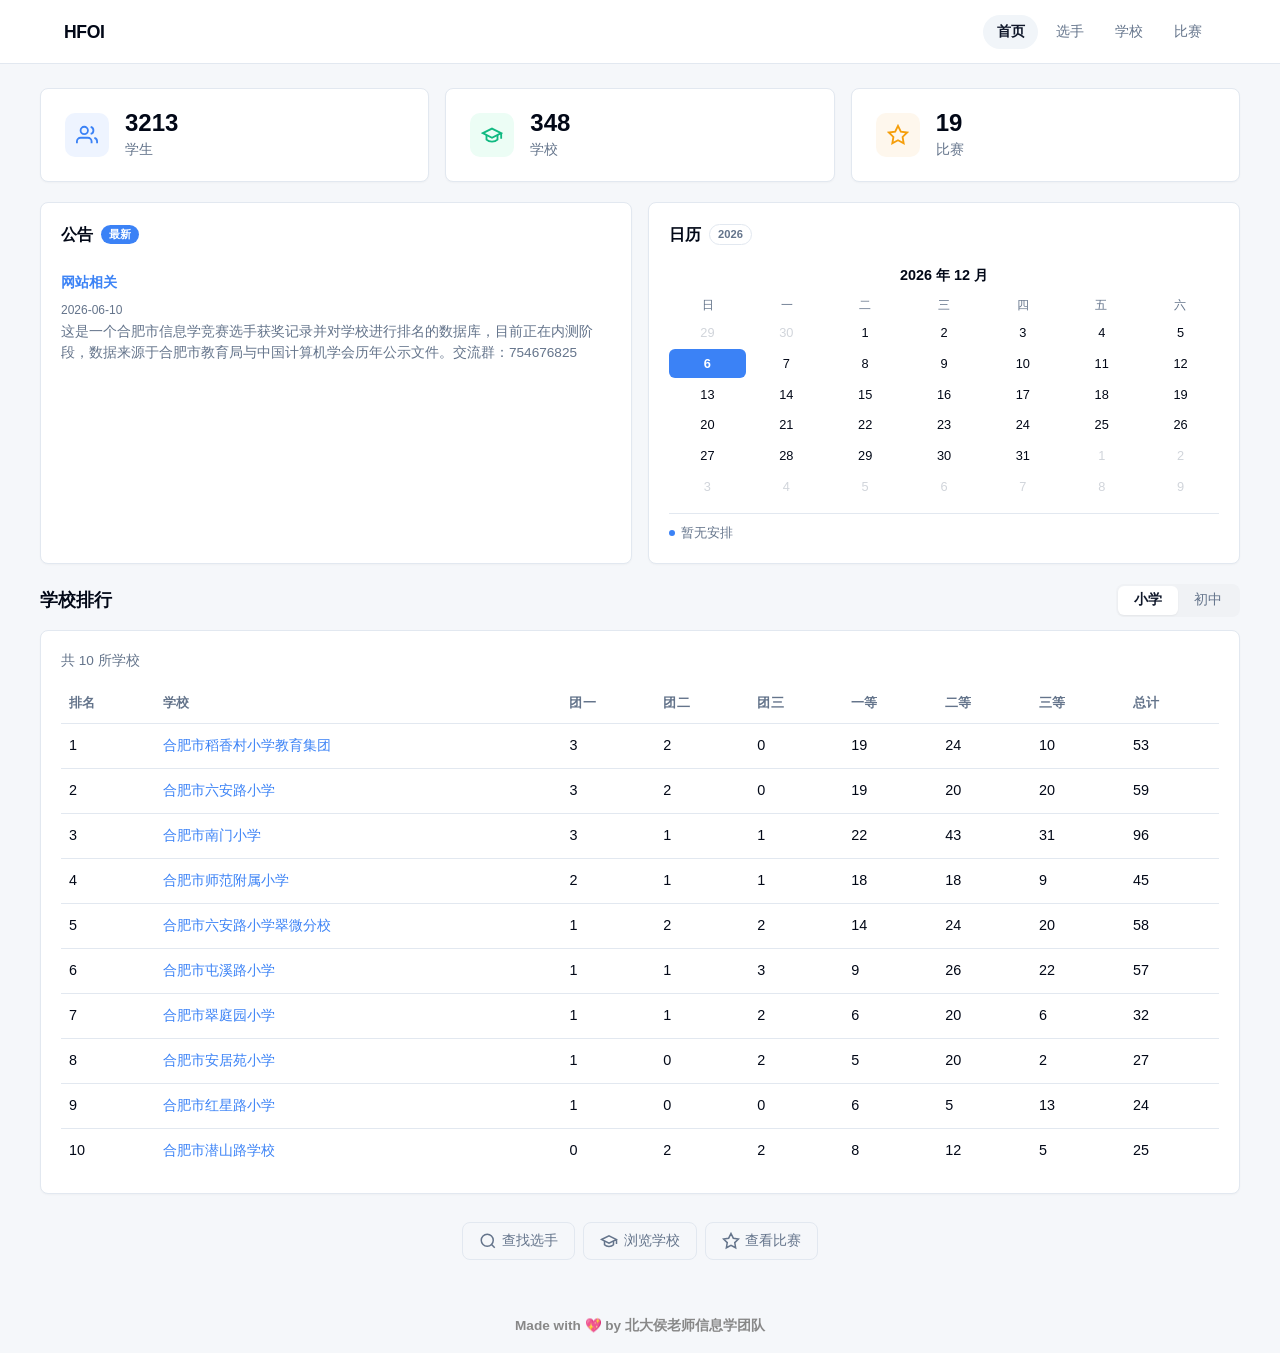
==== index.html @ 0a4fe2b0 "up" ====
﻿<!doctype html>
<html lang="zh-CN">
  <head>
    <meta charset="UTF-8" />
    <meta name="viewport" content="width=device-width, initial-scale=1.0" />
    <title>HFOIERDB | 合肥市信息学竞赛成绩查询</title>
    <link rel="stylesheet" href="./styles.css" />
  </head>
  <body data-page="home">
    <header class="site-header">
      <div class="container nav-wrap">
        <a class="brand" href="./index.html">HFOI</a>
        <nav class="nav">
          <a data-nav="home" href="./index.html">首页</a>
          <a data-nav="players" href="./hfoi-players.html">选手</a>
          <a data-nav="schools" href="./hfoi-schools.html">学校</a>
          <a data-nav="contests" href="./hfoi-contests.html">比赛</a>
        </nav>
      </div>
    </header>
    <main class="container page">
      <section class="stats-grid" id="statsSection">
        <a class="stat-card" href="./hfoi-players.html">
          <div class="stat-icon stat-icon-blue"><svg width="22" height="22" viewBox="0 0 24 24" fill="none" stroke="currentColor" stroke-width="2"><path d="M17 21v-2a4 4 0 0 0-4-4H5a4 4 0 0 0-4 4v2"/><circle cx="9" cy="7" r="4"/><path d="M23 21v-2a4 4 0 0 0-3-3.87"/><path d="M16 3.13a4 4 0 0 1 0 7.75"/></svg></div>
          <div class="stat-info"><span class="stat-value" id="statStudents">-</span><span class="stat-label">学生</span></div>
        </a>
        <a class="stat-card" href="./hfoi-schools.html">
          <div class="stat-icon stat-icon-green"><svg width="22" height="22" viewBox="0 0 24 24" fill="none" stroke="currentColor" stroke-width="2"><path d="M22 10v6M2 10l10-5 10 5-10 5z"/><path d="M6 12v5c3 3 9 3 12 0v-5"/></svg></div>
          <div class="stat-info"><span class="stat-value" id="statSchools">-</span><span class="stat-label">学校</span></div>
        </a>
        <a class="stat-card" href="./hfoi-contests.html">
          <div class="stat-icon stat-icon-orange"><svg width="22" height="22" viewBox="0 0 24 24" fill="none" stroke="currentColor" stroke-width="2"><polygon points="12 2 15.09 8.26 22 9.27 17 14.14 18.18 21.02 12 17.77 5.82 21.02 7 14.14 2 9.27 8.91 8.26 12 2"/></svg></div>
          <div class="stat-info"><span class="stat-value" id="statContests">-</span><span class="stat-label">比赛</span></div>
        </a>
      </section>
      <section class="row-split">
        <div class="split-card">
          <div class="split-card-header"><h2>公告</h2><span class="badge">最新</span></div>
          <div class="notice-list" id="noticeList"><p class="notice-empty">暂无公告</p></div>
        </div>
        <div class="split-card">
          <div class="split-card-header"><h2>日历</h2><span class="badge badge-outline">2026</span></div>
          <div class="calendar-placeholder" id="calendarSection">
            <div class="calendar-month-header"><span class="calendar-month-label">2026 年 6 月</span></div>
            <div class="calendar-weekdays"><span>日</span><span>一</span><span>二</span><span>三</span><span>四</span><span>五</span><span>六</span></div>
            <div class="calendar-days" id="calendarDays"></div>
            <div class="calendar-events"><div class="calendar-event"><span class="event-dot"></span><span>暂无安排</span></div></div>
          </div>
        </div>
      </section>
      <section class="rank-section">
        <div class="rank-header"><h2>学校排行</h2><div class="tab-group" id="schoolTabGroup"><button class="tab-btn active" data-level="primary">小学</button><button class="tab-btn" data-level="middle">初中</button></div></div>
        <div class="panel">
          <div class="summary" id="homeSummary">加载中...</div>
          <div class="table-wrap">
            <table>
              <thead><tr><th>排名</th><th>学校</th><th>团一</th><th>团二</th><th>团三</th><th>一等</th><th>二等</th><th>三等</th><th>总计</th></tr></thead>
              <tbody id="homeSchoolRankBody"></tbody>
            </table>
          </div>
        </div>
      </section>
      <section class="quick-links">
        <a class="quick-link" href="./hfoi-players.html"><svg width="18" height="18" viewBox="0 0 24 24" fill="none" stroke="currentColor" stroke-width="2"><circle cx="11" cy="11" r="8"/><path d="m21 21-4.3-4.3"/></svg>查找选手</a>
        <a class="quick-link" href="./hfoi-schools.html"><svg width="18" height="18" viewBox="0 0 24 24" fill="none" stroke="currentColor" stroke-width="2"><path d="M22 10v6M2 10l10-5 10 5-10 5z"/><path d="M6 12v5c3 3 9 3 12 0v-5"/></svg>浏览学校</a>
        <a class="quick-link" href="./hfoi-contests.html"><svg width="18" height="18" viewBox="0 0 24 24" fill="none" stroke="currentColor" stroke-width="2"><polygon points="12 2 15.09 8.26 22 9.27 17 14.14 18.18 21.02 12 17.77 5.82 21.02 7 14.14 2 9.27 8.91 8.26 12 2"/></svg>查看比赛</a>
      </section>
    </main>
    <footer class="container footer"><small>Made with 💖 by 北大侯老师信息学团队</small></footer>
    <script src="./site.js?v=20260618j" defer></script>
  </body>
</html>
---- styles.css ----
﻿:root {
  --background: 0 0% 100%;
  --foreground: 222.2 84% 4.9%;
  --card: 0 0% 100%;
  --card-foreground: 222.2 84% 4.9%;
  --primary: 222.2 47.4% 11.2%;
  --primary-foreground: 210 40% 98%;
  --muted: 210 40% 96.1%;
  --muted-foreground: 215.4 16.3% 46.9%;
  --accent: 210 40% 96.1%;
  --accent-foreground: 222.2 47.4% 11.2%;
  --border: 214.3 31.8% 91.4%;
  --ring: 222.2 84% 4.9%;
  --link: 217 91% 60%;
  --radius: 0.5rem;
  --header-height: 64px;
}

* {
  box-sizing: border-box;
}

html {
  -webkit-text-size-adjust: 100%;
  font-feature-settings: normal;
  font-variation-settings: normal;
}

body {
  margin: 0;
  font-family: "Segoe UI", "PingFang SC", "Microsoft YaHei", "Noto Sans SC", sans-serif;
  color: hsl(var(--foreground));
  background-color: #f5f7fa;
  line-height: 1.5;
  -webkit-font-smoothing: antialiased;
}

a {
  color: inherit;
  text-decoration: none;
}

h1, h2, h3 { margin: 0; }
p { margin: 0; }

.container {
  width: 100%;
  max-width: 1200px;
  margin: 0 auto;
  padding: 0 1.5rem;
}

/* ===== Header ===== */
.site-header {
  position: sticky;
  top: 0;
  background: hsla(0, 0%, 100%, 0.92);
  backdrop-filter: blur(8px);
  -webkit-backdrop-filter: blur(8px);
  border-bottom: 1px solid hsl(var(--border));
  z-index: 100;
  height: var(--header-height);
}

.nav-wrap {
  height: var(--header-height);
  display: flex;
  align-items: center;
  justify-content: space-between;
  gap: 1rem;
}

.brand {
  font-size: 1.1rem;
  font-weight: 700;
  color: hsl(var(--foreground));
  letter-spacing: -0.02em;
}

.nav {
  display: flex;
  gap: 0.25rem;
}

.nav a {
  padding: 0.4rem 0.85rem;
  border-radius: 9999px;
  font-size: 0.9rem;
  font-weight: 500;
  color: hsl(var(--muted-foreground));
  transition: all 0.15s ease;
}

.nav a:hover {
  background: hsl(var(--accent));
  color: hsl(var(--accent-foreground));
}

.nav a.active {
  background: hsl(var(--accent));
  color: hsl(var(--primary));
  font-weight: 600;
}

/* ===== Page Layout ===== */
.page {
  padding: 1.5rem 0 2rem;
}

/* ===== Stats Cards Grid ===== */
.stats-grid {
  display: grid;
  grid-template-columns: repeat(3, 1fr);
  gap: 1rem;
  margin-bottom: 1.25rem;
}

.stat-card {
  display: flex;
  align-items: center;
  gap: 1rem;
  background: hsl(var(--card));
  border: 1px solid hsl(var(--border));
  border-radius: var(--radius);
  padding: 1.25rem 1.5rem;
  transition: all 0.15s ease;
  cursor: pointer;
  box-shadow: 0 1px 2px rgba(0,0,0,0.03);
}

.stat-card:hover {
  border-color: hsl(var(--link));
  box-shadow: 0 2px 8px rgba(0,102,255,0.08);
  transform: translateY(-1px);
}

.stat-icon {
  width: 44px;
  height: 44px;
  border-radius: 10px;
  display: flex;
  align-items: center;
  justify-content: center;
  flex-shrink: 0;
}

.stat-icon-blue {
  background: #eef4ff;
  color: #3b82f6;
}

.stat-icon-green {
  background: #ecfdf5;
  color: #10b981;
}

.stat-icon-orange {
  background: #fef7ed;
  color: #f59e0b;
}

.stat-info {
  display: flex;
  flex-direction: column;
  gap: 0.15rem;
}

.stat-value {
  font-size: 1.5rem;
  font-weight: 700;
  line-height: 1.2;
  color: hsl(var(--foreground));
}

.stat-label {
  font-size: 0.85rem;
  color: hsl(var(--muted-foreground));
}

/* ===== Row Split (Notice + Calendar) ===== */
.row-split {
  display: grid;
  grid-template-columns: 1fr 1fr;
  gap: 1rem;
  margin-bottom: 1.25rem;
}

.split-card {
  background: hsl(var(--card));
  border: 1px solid hsl(var(--border));
  border-radius: var(--radius);
  padding: 1.25rem;
  box-shadow: 0 1px 2px rgba(0,0,0,0.03);
}

.split-card-header {
  display: flex;
  align-items: center;
  gap: 0.5rem;
  margin-bottom: 1rem;
}

.split-card-header h2 {
  font-size: 1rem;
  font-weight: 600;
  color: hsl(var(--foreground));
}

.badge {
  display: inline-flex;
  align-items: center;
  font-size: 0.7rem;
  font-weight: 600;
  padding: 0.1rem 0.5rem;
  border-radius: 9999px;
  background: #3b82f6;
  color: #fff;
  line-height: 1.4;
}

.badge-outline {
  background: transparent;
  color: hsl(var(--muted-foreground));
  border: 1px solid hsl(var(--border));
}

/* -- Notice -- */
/* ===== Notice Items ===== */
.notice-list {
  min-height: 60px;
}

.notice-empty {
  color: hsl(var(--muted-foreground));
  font-size: 0.9rem;
  text-align: center;
  padding: 1rem 0;
}

.notice-item {
  padding: 0.6rem 0;
  border-bottom: 1px solid hsl(var(--border));
}

.notice-item:last-child {
  border-bottom: none;
}

.notice-title {
  font-size: 0.9rem;
  font-weight: 600;
  color: hsl(var(--foreground));
  margin-bottom: 0.2rem;
}

.notice-date {
  font-size: 0.75rem;
  color: hsl(var(--muted-foreground));
  display: inline-block;
  margin-bottom: 0.2rem;
}

.notice-content {
  font-size: 0.85rem;
  color: hsl(var(--muted-foreground));
  line-height: 1.5;
}

/* -- Calendar -- */
.calendar-month-header {
  text-align: center;
  margin-bottom: 0.6rem;
}

.calendar-month-label {
  font-size: 0.9rem;
  font-weight: 600;
  color: hsl(var(--foreground));
}

.calendar-weekdays {
  display: grid;
  grid-template-columns: repeat(7, 1fr);
  text-align: center;
  font-size: 0.75rem;
  font-weight: 500;
  color: hsl(var(--muted-foreground));
  margin-bottom: 0.25rem;
}

.calendar-days {
  display: grid;
  grid-template-columns: repeat(7, 1fr);
  text-align: center;
  gap: 2px;
  margin-bottom: 0.75rem;
}

.calendar-day {
  padding: 0.3rem 0;
  font-size: 0.8rem;
  border-radius: 6px;
  color: hsl(var(--foreground));
  transition: background 0.1s;
}

.calendar-day.today {
  background: #3b82f6;
  color: #fff;
  font-weight: 600;
}

.calendar-day.other-month {
  color: #d1d5db;
}

.calendar-events {
  border-top: 1px solid hsl(var(--border));
  padding-top: 0.6rem;
}

.calendar-event {
  display: flex;
  align-items: center;
  gap: 0.4rem;
  font-size: 0.8rem;
  color: hsl(var(--muted-foreground));
}

.event-dot {
  width: 6px;
  height: 6px;
  border-radius: 50%;
  background: #3b82f6;
  flex-shrink: 0;
}

/* ===== Rank Section ===== */
.rank-section {
  margin-bottom: 1.25rem;
}

.rank-header {
  display: flex;
  align-items: center;
  justify-content: space-between;
  margin-bottom: 0.85rem;
}

.rank-header h2 {
  font-size: 1.1rem;
  font-weight: 600;
}

/* ===== Tab Group ===== */
.tab-group {
  display: inline-flex;
  background: #f0f2f5;
  border-radius: 8px;
  padding: 2px;
}

.tab-btn {
  border: none;
  background: transparent;
  font-size: 0.85rem;
  font-weight: 500;
  padding: 0.35rem 1rem;
  border-radius: 6px;
  color: hsl(var(--muted-foreground));
  cursor: pointer;
  transition: all 0.15s ease;
}

.tab-btn.active {
  background: hsl(var(--card));
  color: hsl(var(--primary));
  font-weight: 600;
  box-shadow: 0 1px 2px rgba(0,0,0,0.05);
}

.tab-btn:hover:not(.active) {
  color: hsl(var(--foreground));
}

/* ===== Panel (shared with other pages) ===== */
.panel {
  background: hsl(var(--card));
  border: 1px solid hsl(var(--border));
  border-radius: var(--radius);
  padding: 1.25rem;
  margin-bottom: 1rem;
  box-shadow: 0 1px 2px rgba(0,0,0,0.03);
}

.panel h1 {
  font-size: 1.2rem;
  font-weight: 700;
  margin-bottom: 0.25rem;
}

.sub {
  color: hsl(var(--muted-foreground));
  font-size: 0.9rem;
}

/* ===== Summary ===== */
.summary {
  color: hsl(var(--muted-foreground));
  font-size: 0.85rem;
  margin-bottom: 0.6rem;
}

/* ===== Table ===== */
.table-wrap {
  overflow-x: auto;
}

table {
  width: 100%;
  border-collapse: collapse;
  font-size: 0.9rem;
}

th, td {
  text-align: left;
  border-bottom: 1px solid hsl(var(--border));
  padding: 0.7rem 0.5rem;
}

th {
  font-weight: 600;
  color: hsl(var(--muted-foreground));
  font-size: 0.8rem;
  text-transform: uppercase;
  letter-spacing: 0.02em;
  background: transparent;
}

tr:last-child td {
  border-bottom: none;
}

tr:hover td {
  background: hsl(var(--muted));
}

.empty {
  text-align: center;
  color: hsl(var(--muted-foreground));
  padding: 1.5rem 0.5rem;
}

.table-link {
  color: hsl(var(--link));
}

.table-link:hover {
  text-decoration: underline;
}

/* ===== Quick Links ===== */
.quick-links {
  display: flex;
  gap: 0.5rem;
  justify-content: center;
  flex-wrap: wrap;
  padding: 0.5rem 0;
}

.quick-link {
  display: inline-flex;
  align-items: center;
  gap: 0.35rem;
  padding: 0.5rem 1rem;
  font-size: 0.85rem;
  font-weight: 500;
  color: hsl(var(--muted-foreground));
  border: 1px solid hsl(var(--border));
  border-radius: var(--radius);
  transition: all 0.15s ease;
}

.quick-link:hover {
  color: hsl(var(--link));
  border-color: hsl(var(--link));
  background: #eef4ff;
}

/* ===== Footer ===== */
.footer {
  padding: 1rem 1.5rem;
  text-align: center;
  color: hsl(var(--muted-foreground));
  font-size: 0.8rem;
}

/* ===== Controls (shared with other pages) ===== */
.controls-home, .controls-basic {
  display: flex;
  gap: 0.7rem;
  align-items: end;
}

.field {
  display: flex;
  flex-direction: column;
  gap: 0.35rem;
}

.field.grow {
  flex: 1;
}

label {
  font-size: 0.85rem;
  font-weight: 500;
  color: hsl(var(--muted-foreground));
}

input[type="search"],
input[type="text"] {
  height: 2.5rem;
  border: 1px solid hsl(var(--border));
  border-radius: var(--radius);
  padding: 0 0.85rem;
  font-size: 0.9rem;
  background: hsl(var(--card));
  color: hsl(var(--foreground));
  transition: border-color 0.15s ease, box-shadow 0.15s ease;
}

input:focus {
  outline: none;
  border-color: #3b82f6;
  box-shadow: 0 0 0 3px rgba(59, 130, 246, 0.1);
}

input::placeholder {
  color: hsl(var(--muted-foreground));
  opacity: 0.6;
}

/* ===== Responsive ===== */
@media (max-width: 768px) {
  .container {
    padding: 0 1rem;
  }

  .stats-grid {
    grid-template-columns: 1fr;
    gap: 0.75rem;
  }

  .row-split {
    grid-template-columns: 1fr;
  }

  .rank-header {
    flex-direction: column;
    align-items: flex-start;
    gap: 0.5rem;
  }

  .nav-wrap {
    flex-direction: column;
    align-items: flex-start;
    height: auto;
    padding: 0.6rem 0;
  }

  .nav a {
    padding: 0.35rem 0.6rem;
    font-size: 0.85rem;
  }

  .quick-links {
    flex-direction: column;
    align-items: stretch;
  }

  .quick-link {
    justify-content: center;
  }

  .controls-home, .controls-basic {
    flex-direction: column;
    align-items: stretch;
  }

  .stat-card {
    padding: 1rem;
  }
}
.notice-link {
  color: hsl(var(--link));
  text-decoration: none;
}

.notice-link:hover {
  text-decoration: underline;
}

/* ===== Pagination ===== */
.pagination {
  display: flex;
  align-items: center;
  justify-content: center;
  gap: 0.3rem;
  padding: 1rem 0 0.8rem;
  flex-wrap: wrap;
  position: sticky;
  bottom: 0;
  background: hsl(var(--card));
  z-index: 10;
}

.page-btn {
  display: inline-flex;
  align-items: center;
  justify-content: center;
  min-width: 2rem;
  height: 2rem;
  padding: 0 0.5rem;
  font-size: 0.82rem;
  font-weight: 500;
  border: 1px solid hsl(var(--border));
  border-radius: var(--radius);
  background: hsl(var(--card));
  color: hsl(var(--foreground));
  cursor: pointer;
  transition: all 0.12s ease;
}

.page-btn:hover {
  border-color: #3b82f6;
  color: #3b82f6;
}

.page-btn.active {
  background: #3b82f6;
  color: #fff;
  border-color: #3b82f6;
}
/* ===== Player Profile ===== */
.profile-panel {
  display: flex;
  flex-wrap: wrap;
  gap: 0 2rem;
}
.profile-item {
  display: flex;
  align-items: center;
  gap: 0.4rem;
  padding: 0.3rem 0;
}
.profile-label {
  font-weight: 600;
  font-size: 0.85rem;
  color: hsl(var(--muted-foreground));
}
.profile-value {
  font-size: 0.9rem;
  font-family: monospace;
}
/* Rating colors for player names */
.table-link.rl-default { color: inherit; }
.table-link.rl-4 { color: #808080; }
.table-link.rl-5 { color: #008000; }
.table-link.rl-6 { color: #03a89e; }
.table-link.rl-7 { color: #0000ff; }
.table-link.rl-8 { color: #aa00aa; }
.table-link.rl-9 { color: #ff8c00; }
.table-link.rl-10 { color: #ff0000; }

/* Non-link rating colors */
.rl-default { color: inherit; }
.rl-4 { color: #808080; }
.rl-5 { color: #008000; }
.rl-6 { color: #03a89e; }
.rl-7 { color: #0000ff; }
.rl-8 { color: #aa00aa; }
.rl-9 { color: #ff8c00; }
.rl-10 { color: #ff0000; }

.footer small { font-weight: 700; color: #888; font-size: 0.85rem; }

/* Achievement tags */
.achievement-tag { display: inline-block; padding: 3px 10px; margin: 2px 4px; border-radius: 12px; font-size: 0.85rem; font-weight: 600; background: #f0f0f0; color: #333; }

.achievement-grid { display: grid; grid-template-columns: repeat(auto-fill, minmax(140px, 1fr)); gap: 12px; padding: 10px 0; }
.achievement-card { background: #f5f5f5; border-radius: 8px; padding: 15px 10px; text-align: center; font-size: 0.9rem; font-weight: 600; color: #333; border: 1px solid #e0e0e0; }
.achievement-card:hover { background: #eee; transform: translateY(-2px); box-shadow: 0 2px 8px rgba(0,0,0,0.1); transition: all 0.2s; }
/* Achievement panel consistency */
#playerAchievementPanel h2 { margin: 0 0 10px; font-size: 1rem; }
/* Sort indicators */
th.sort-asc::after { content: " ▲"; font-size: 0.7em; }
th.sort-desc::after { content: " ▼"; font-size: 0.7em; }
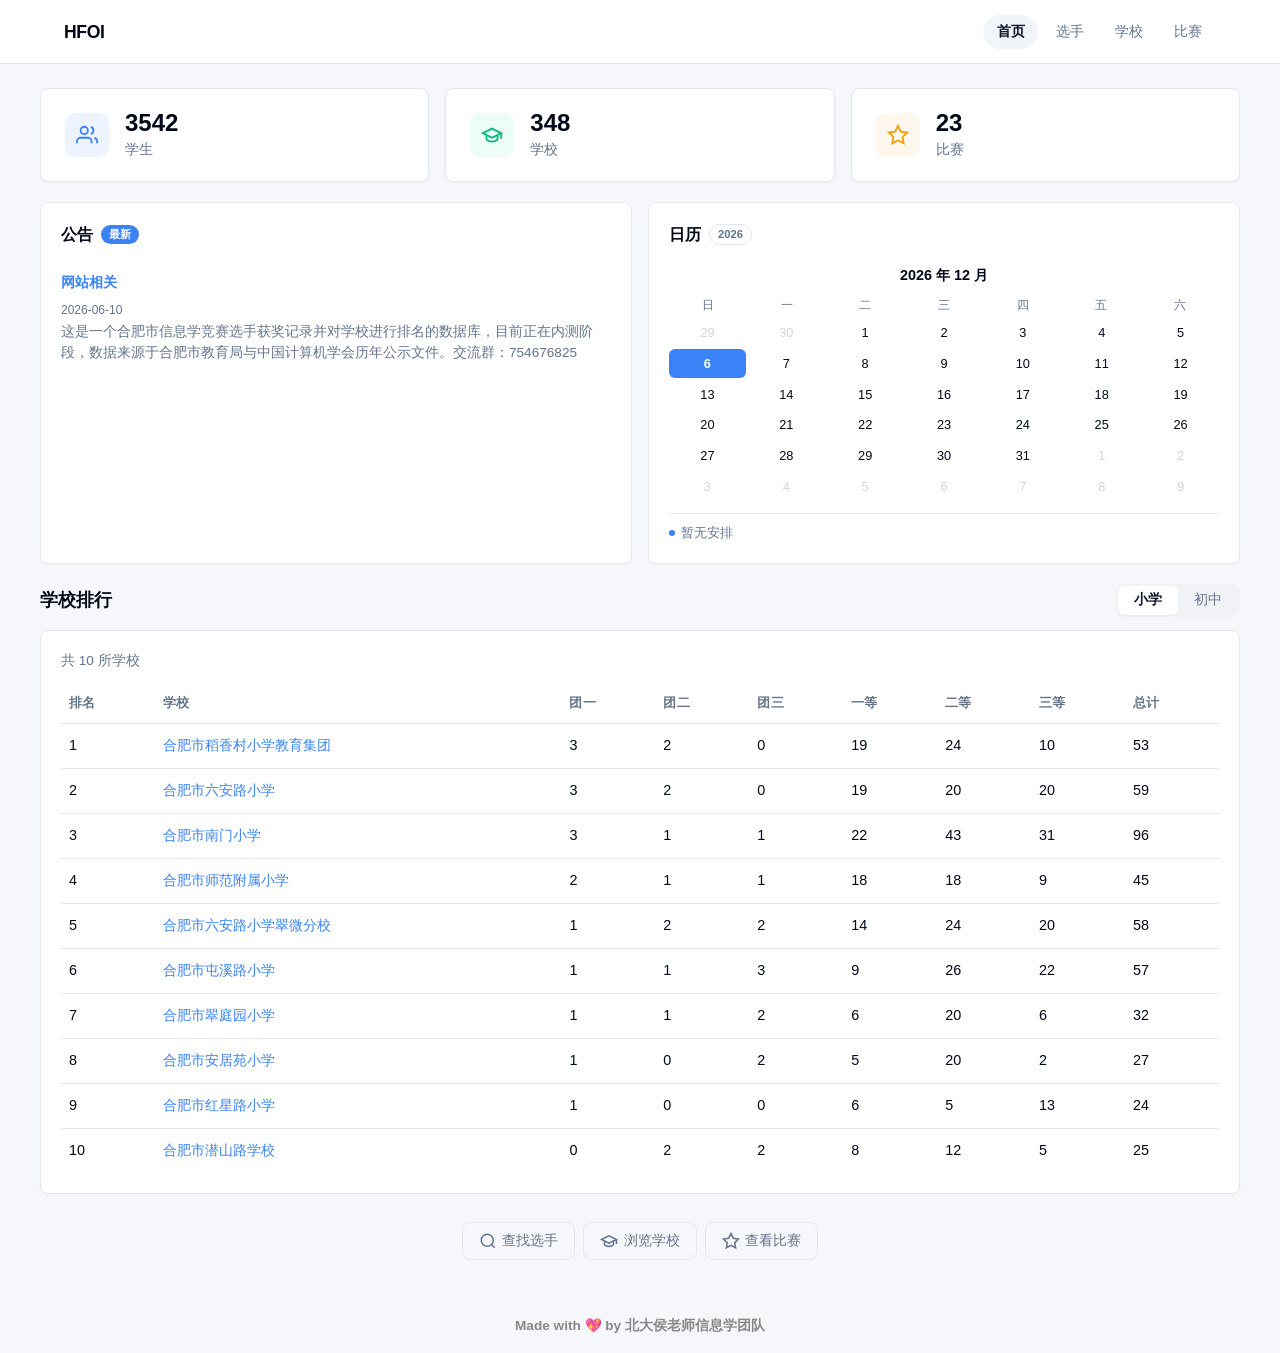
==== commit 82292ed0: "1" ====
--- a/index.html
+++ b/index.html
@@ -67,6 +67,6 @@
       </section>
     </main>
     <footer class="container footer"><small>Made with 💖 by 北大侯老师信息学团队</small></footer>
-    <script src="./site.js?v=20260618j" defer></script>
+    <script src="./site.js?v=20260620f" defer></script>
   </body>
 </html>
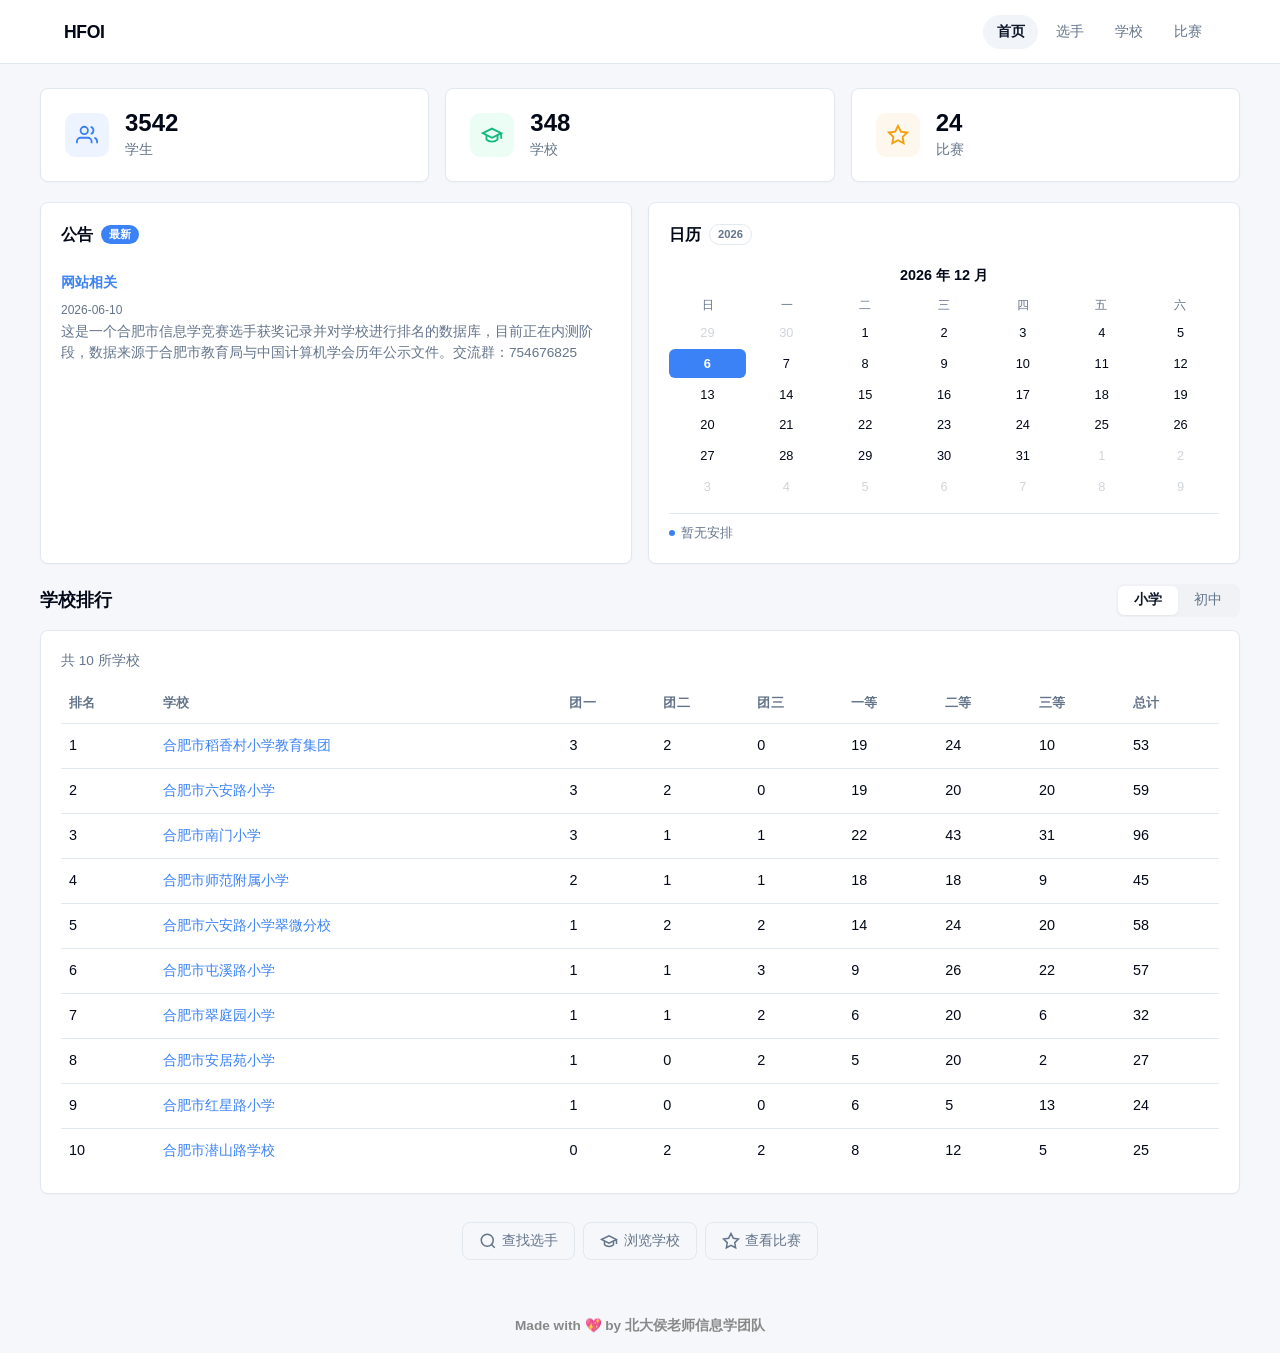
==== commit b4a34123: "1" ====
--- a/index.html
+++ b/index.html
@@ -67,6 +67,6 @@
       </section>
     </main>
     <footer class="container footer"><small>Made with 💖 by 北大侯老师信息学团队</small></footer>
-    <script src="./site.js?v=20260620f" defer></script>
+    <script src="./site.js?v=20260620g" defer></script>
   </body>
 </html>
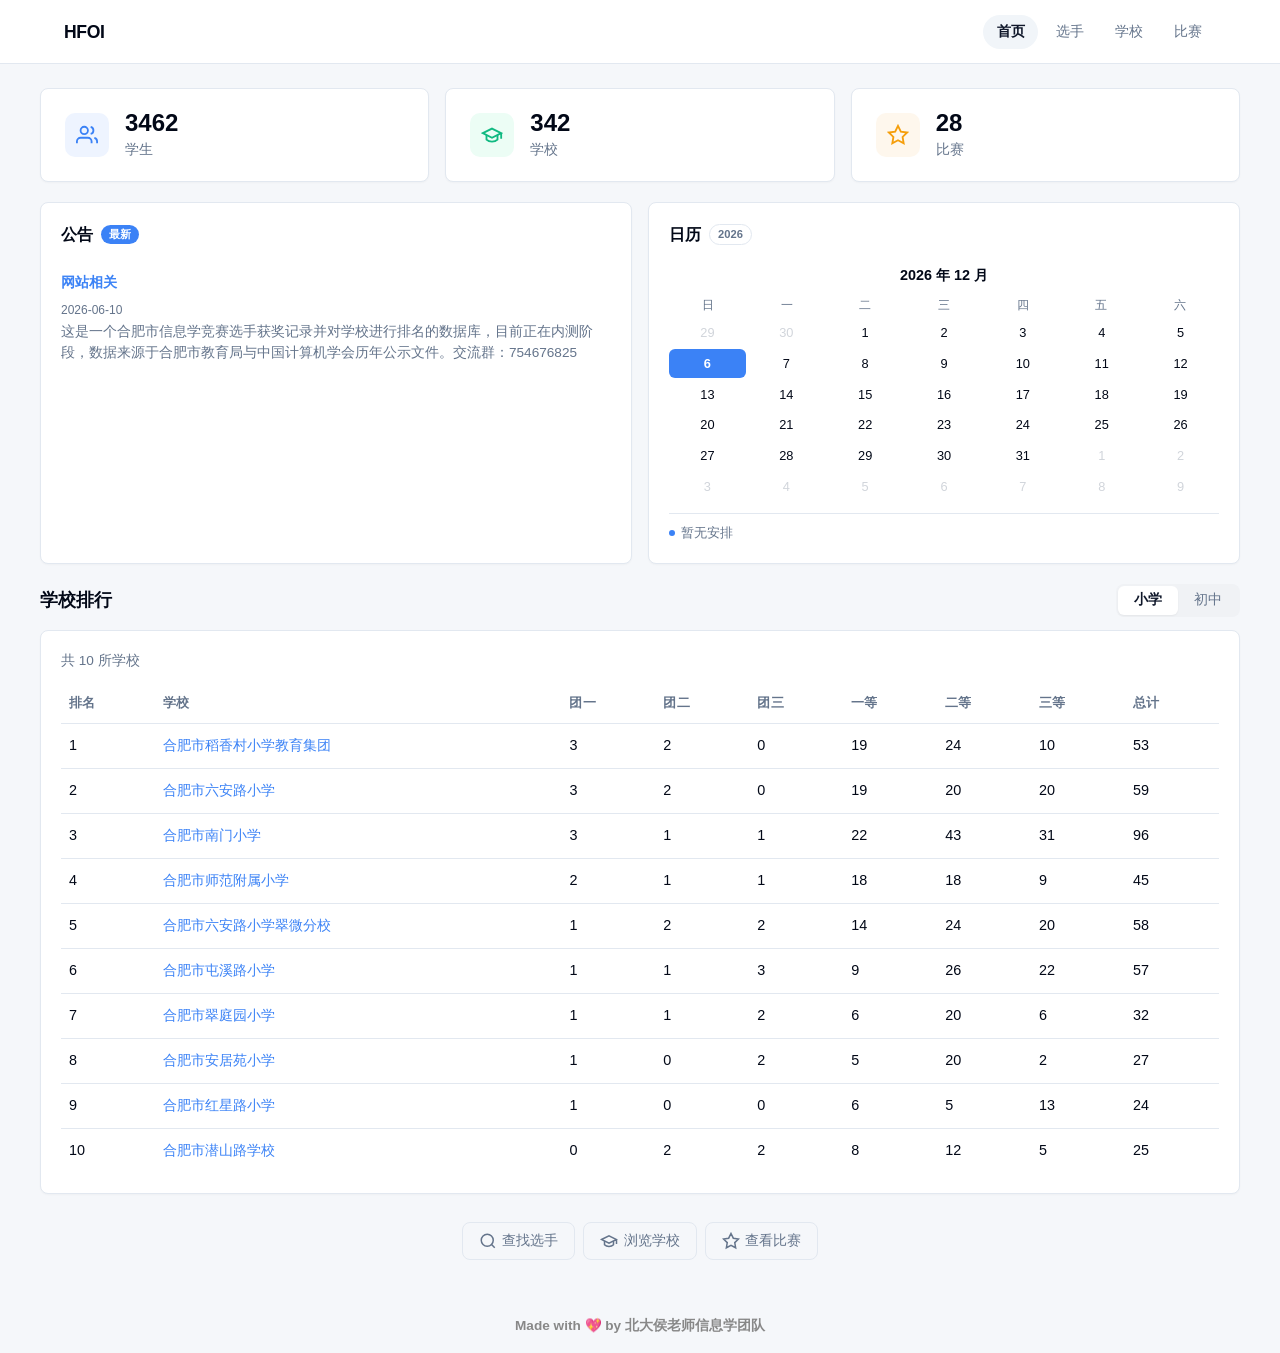
==== commit e227badf: "1" ====
--- a/index.html
+++ b/index.html
@@ -67,6 +67,6 @@
       </section>
     </main>
     <footer class="container footer"><small>Made with 💖 by 北大侯老师信息学团队</small></footer>
-    <script src="./site.js?v=20260620g" defer></script>
+    <script src="./site.js?v=20260621h" defer></script>
   </body>
 </html>
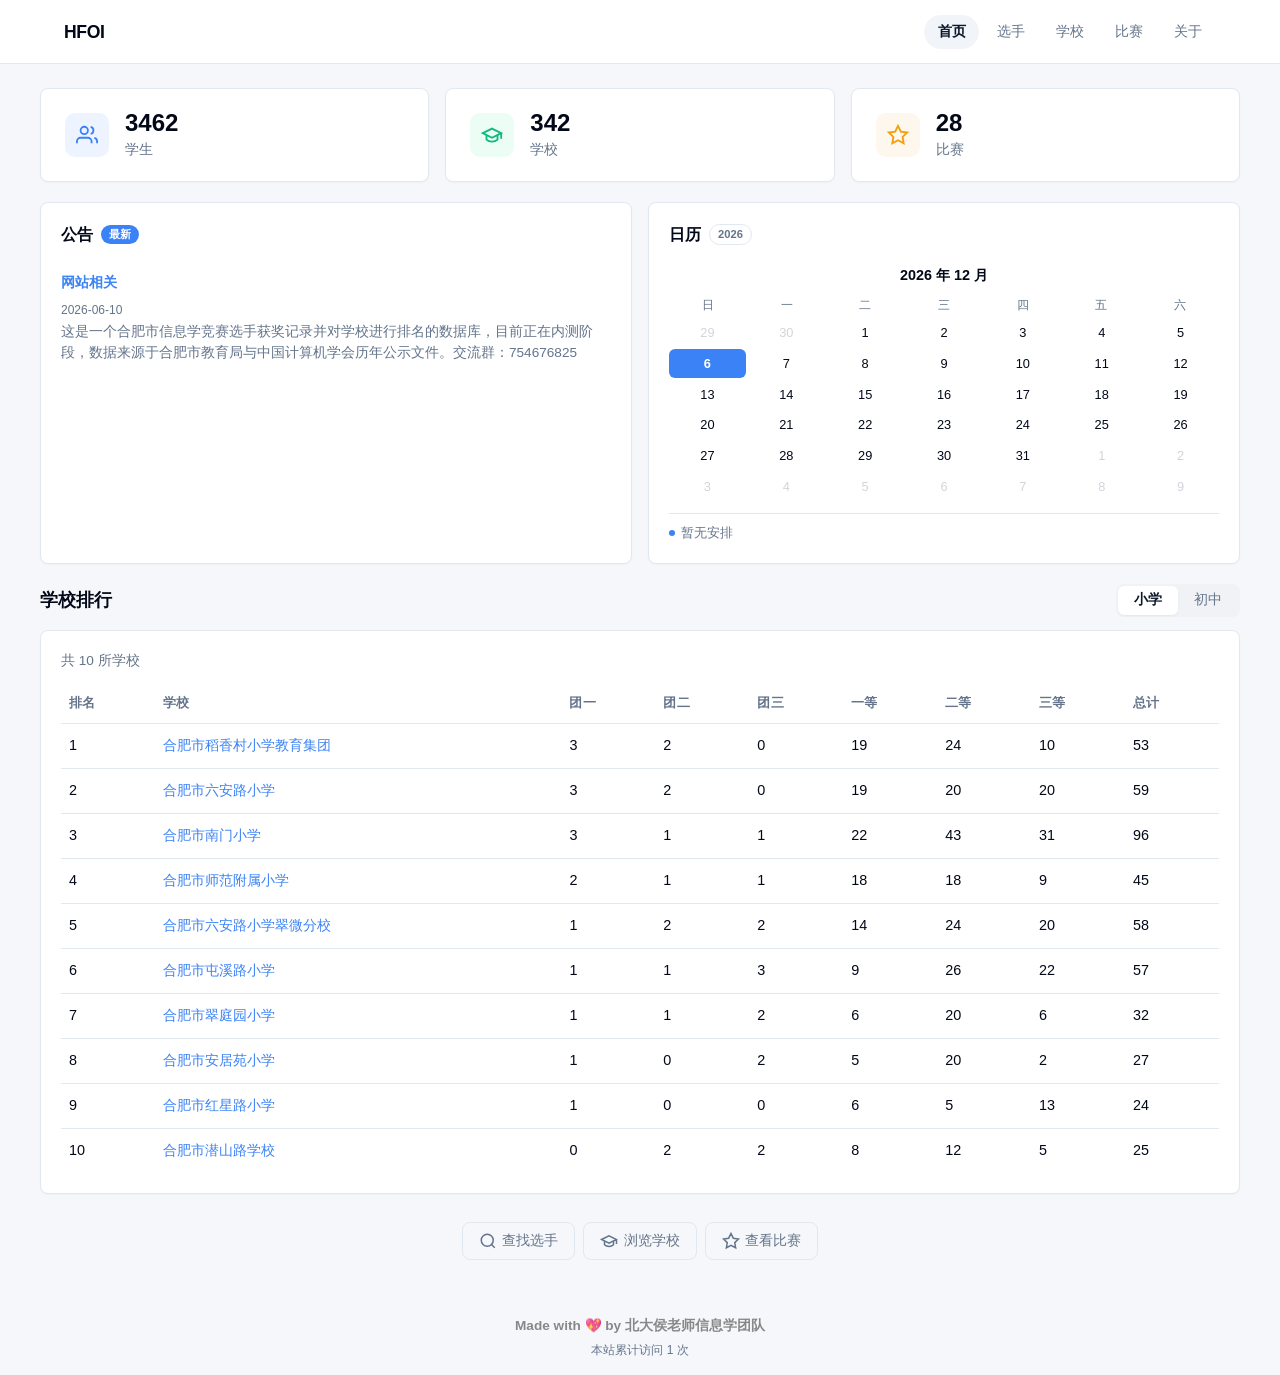
==== commit f69800fb: "update" ====
--- a/index.html
+++ b/index.html
@@ -15,6 +15,7 @@
           <a data-nav="players" href="./hfoi-players.html">选手</a>
           <a data-nav="schools" href="./hfoi-schools.html">学校</a>
           <a data-nav="contests" href="./hfoi-contests.html">比赛</a>
+        <a data-nav="about" href="./hfoi-about.html">关于</a>
         </nav>
       </div>
     </header>
@@ -67,6 +68,6 @@
       </section>
     </main>
     <footer class="container footer"><small>Made with 💖 by 北大侯老师信息学团队</small></footer>
-    <script src="./site.js?v=20260621h" defer></script>
+    <script src="./site.js?v=20260621k" defer></script>
   </body>
 </html>
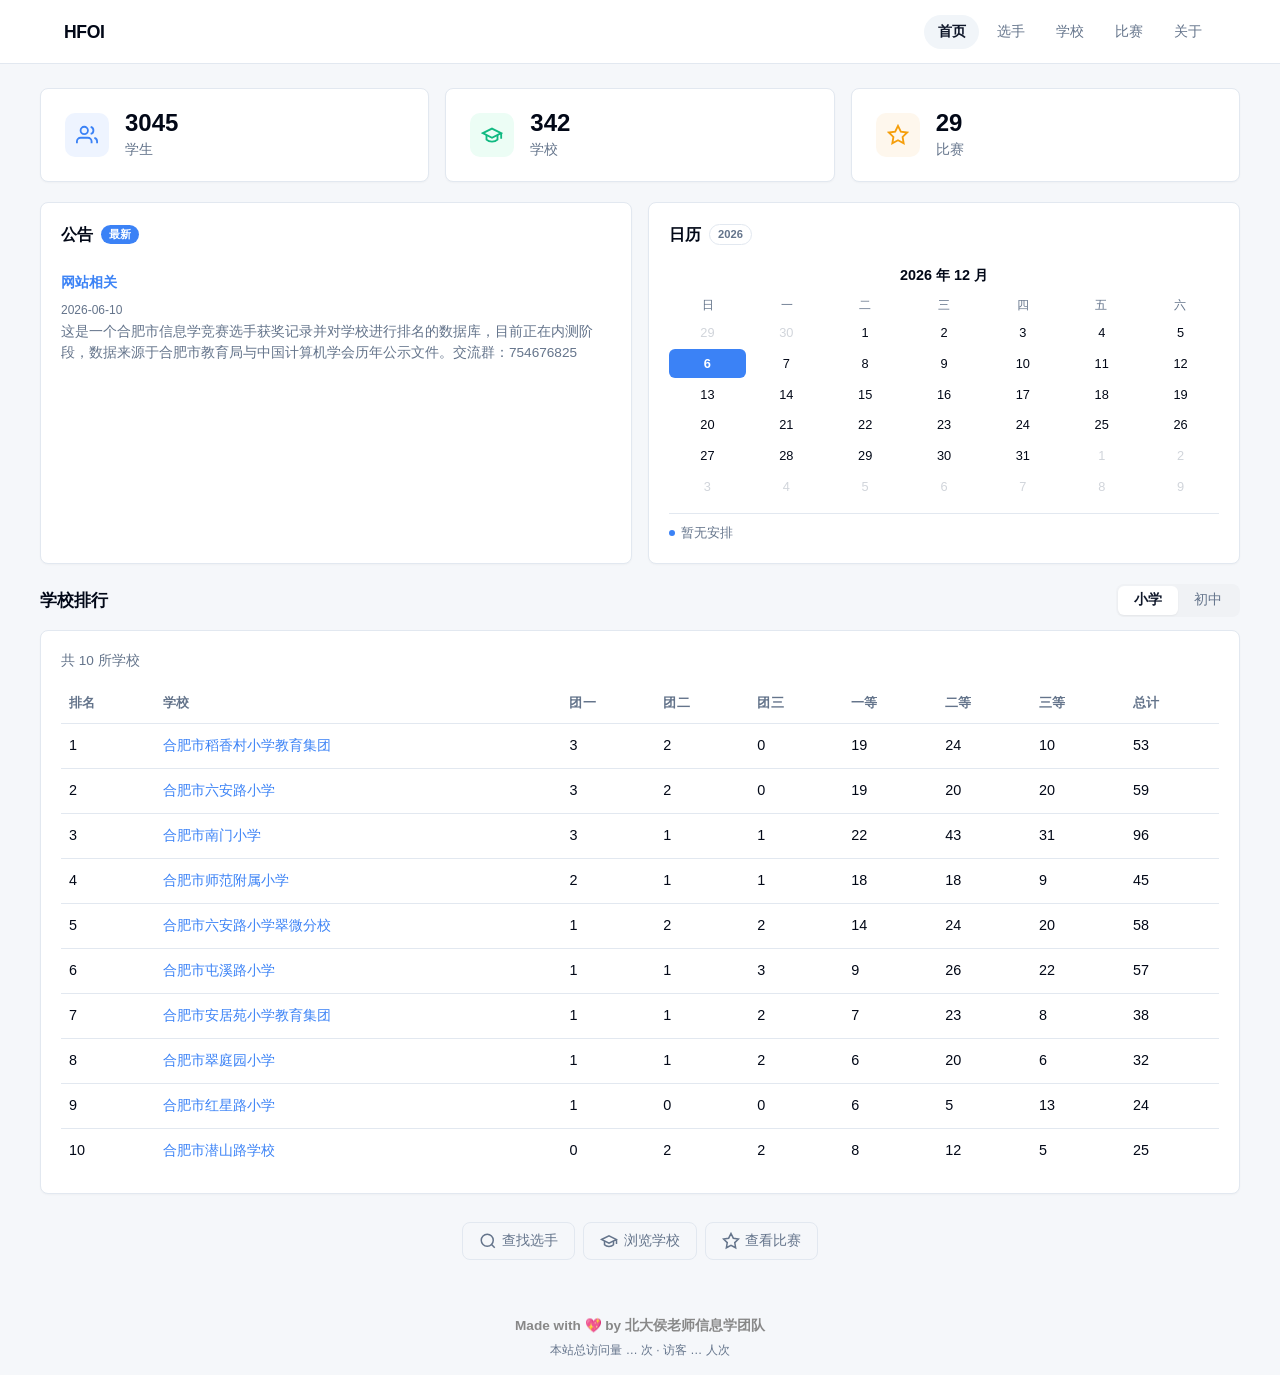
==== commit ffb71bbc: "完善身份管理并补齐 2024 CSP-S 三级成绩" ====
--- a/index.html
+++ b/index.html
@@ -68,6 +68,7 @@
       </section>
     </main>
     <footer class="container footer"><small>Made with 💖 by 北大侯老师信息学团队</small></footer>
-    <script src="./site.js?v=20260621k" defer></script>
+    <script src="./js/identity.js?v=20260912a" defer></script>
+<script src="./site.js?v=20260912a" defer></script>
   </body>
 </html>
--- a/styles.css
+++ b/styles.css
@@ -696,3 +696,77 @@
 /* Sort indicators */
 th.sort-asc::after { content: " ▲"; font-size: 0.7em; }
 th.sort-desc::after { content: " ▼"; font-size: 0.7em; }
+
+/* ===== School Detail: hide team-award columns on high tab ===== */
+#schoolDetailTable.hide-team-awards th:nth-child(2),
+#schoolDetailTable.hide-team-awards th:nth-child(3),
+#schoolDetailTable.hide-team-awards th:nth-child(4),
+#schoolDetailTable.hide-team-awards td:nth-child(2),
+#schoolDetailTable.hide-team-awards td:nth-child(3),
+#schoolDetailTable.hide-team-awards td:nth-child(4) {
+  display: none;
+}
+
+/* ===== School List: hide all award columns on high tab (keep 排名 + 学校名) ===== */
+#schoolsTable.hide-awards th:nth-child(n+3),
+#schoolsTable.hide-awards td:nth-child(n+3) {
+  display: none;
+}
+
+/* ===== About: rating table ===== */
+.rating-table {
+  width: 100%;
+  border-collapse: collapse;
+  font-size: 0.9rem;
+  margin-top: 0.4rem;
+}
+.rating-table th,
+.rating-table td {
+  text-align: left;
+  padding: 0.55rem 0.5rem;
+  border-bottom: 1px solid hsl(var(--border));
+  vertical-align: top;
+}
+.rating-table th {
+  font-weight: 600;
+  color: hsl(var(--muted-foreground));
+  font-size: 0.78rem;
+  text-transform: uppercase;
+  letter-spacing: 0.02em;
+  background: transparent;
+}
+.rating-table td:first-child {
+  width: 90px;
+  color: hsl(var(--primary));
+  font-weight: 600;
+}
+.rating-table tr:last-child td {
+  border-bottom: none;
+}
+
+/* ===== School Detail: chart + player list ===== */
+.school-chart {
+  width: 100%;
+  height: 420px;
+  margin-top: 0.5rem;
+}
+.chart-empty {
+  text-align: center;
+  color: hsl(var(--muted-foreground));
+  padding: 2rem 0;
+  font-size: 0.9rem;
+}
+.rank-header h2 {
+  font-size: 1.05rem;
+  font-weight: 700;
+}
+.rank-header .tab-group {
+  flex-wrap: wrap;
+  max-width: 100%;
+  justify-content: flex-end;
+}
+@media (max-width: 768px) {
+  .school-chart { height: 300px; }
+  .rank-header { flex-direction: column; align-items: flex-start; }
+  .rank-header .tab-group { justify-content: flex-start; }
+}
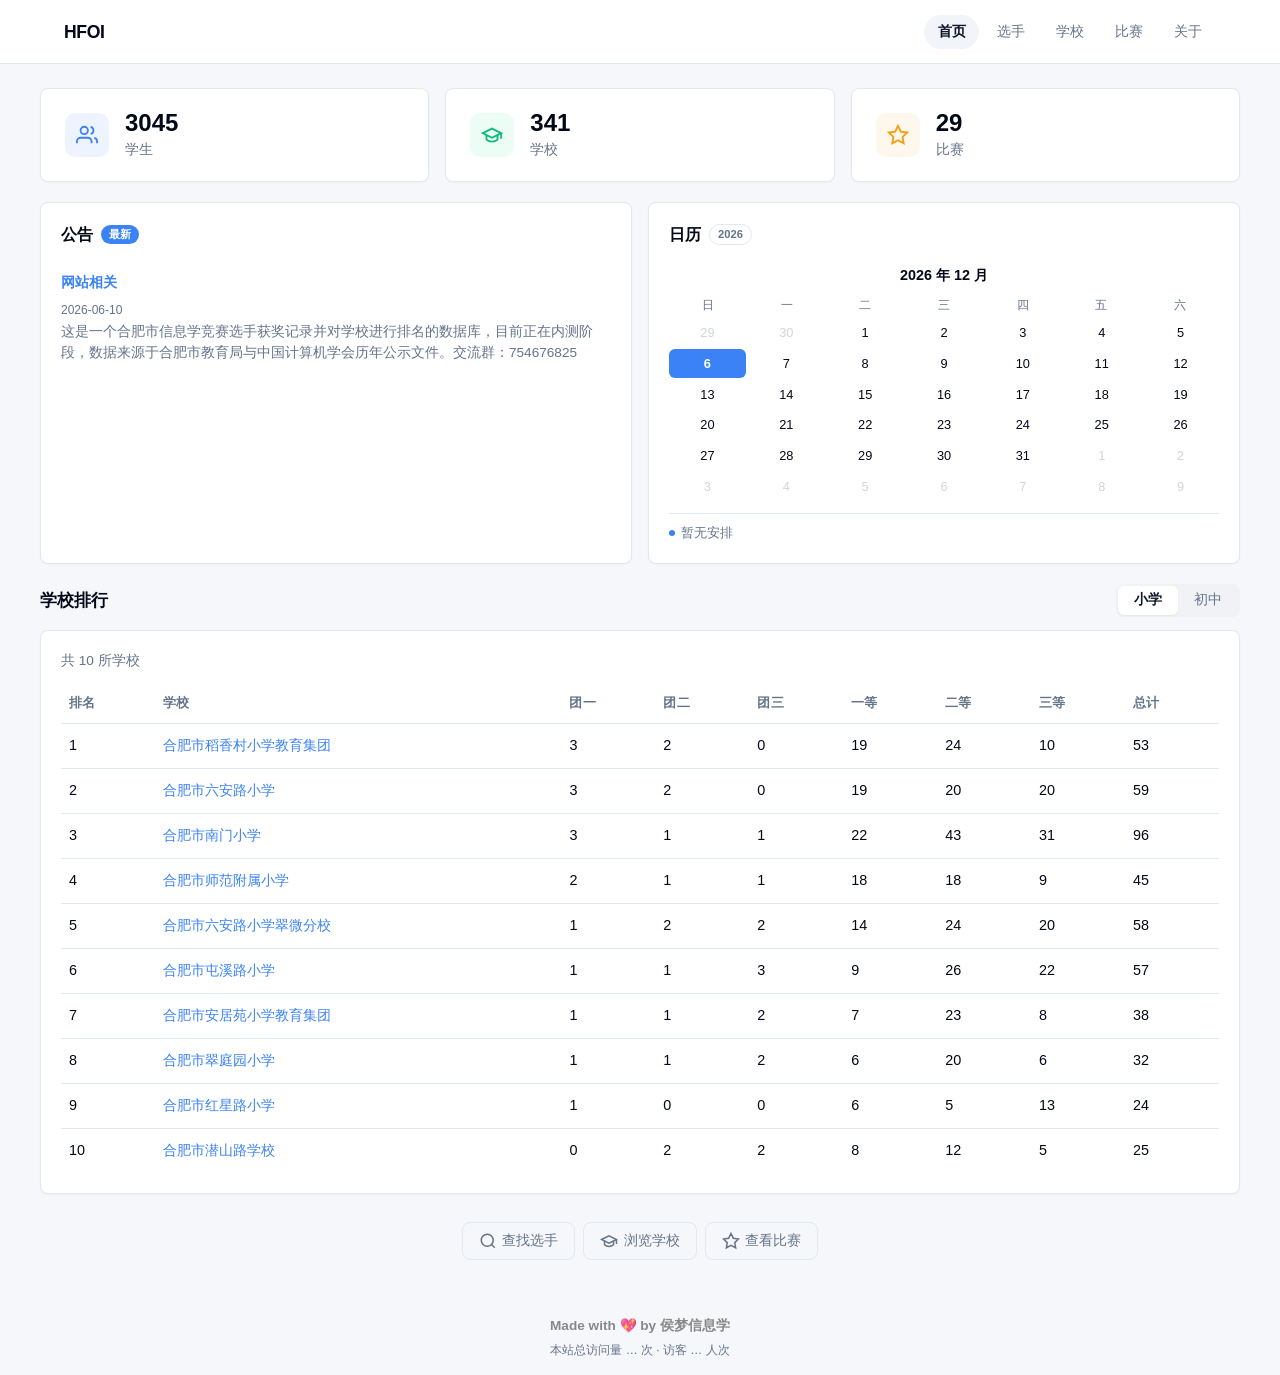
==== commit 7d06a788: "更新页脚团队署名" ====
--- a/index.html
+++ b/index.html
@@ -67,7 +67,7 @@
         <a class="quick-link" href="./hfoi-contests.html"><svg width="18" height="18" viewBox="0 0 24 24" fill="none" stroke="currentColor" stroke-width="2"><polygon points="12 2 15.09 8.26 22 9.27 17 14.14 18.18 21.02 12 17.77 5.82 21.02 7 14.14 2 9.27 8.91 8.26 12 2"/></svg>查看比赛</a>
       </section>
     </main>
-    <footer class="container footer"><small>Made with 💖 by 北大侯老师信息学团队</small></footer>
+    <footer class="container footer"><small>Made with 💖 by 侯梦信息学</small></footer>
     <script src="./js/identity.js?v=20260912a" defer></script>
 <script src="./site.js?v=20260912a" defer></script>
   </body>
